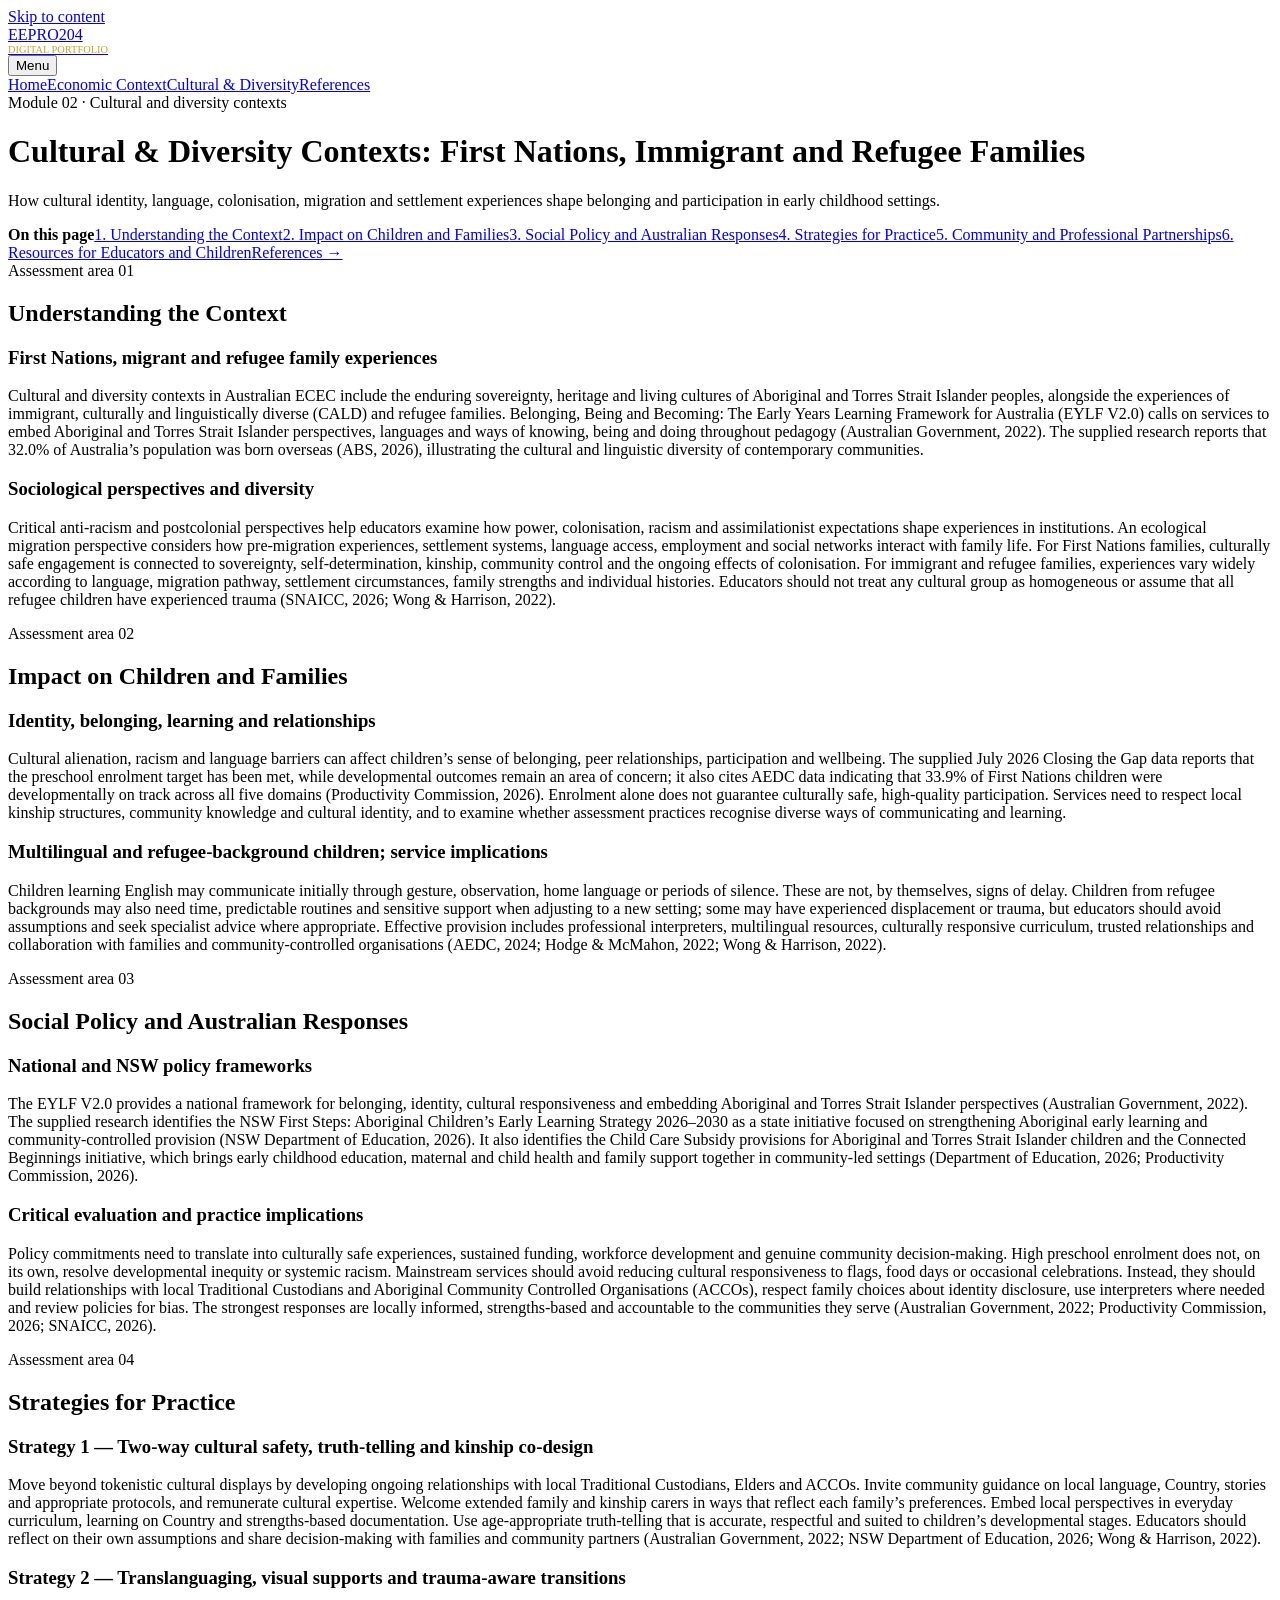
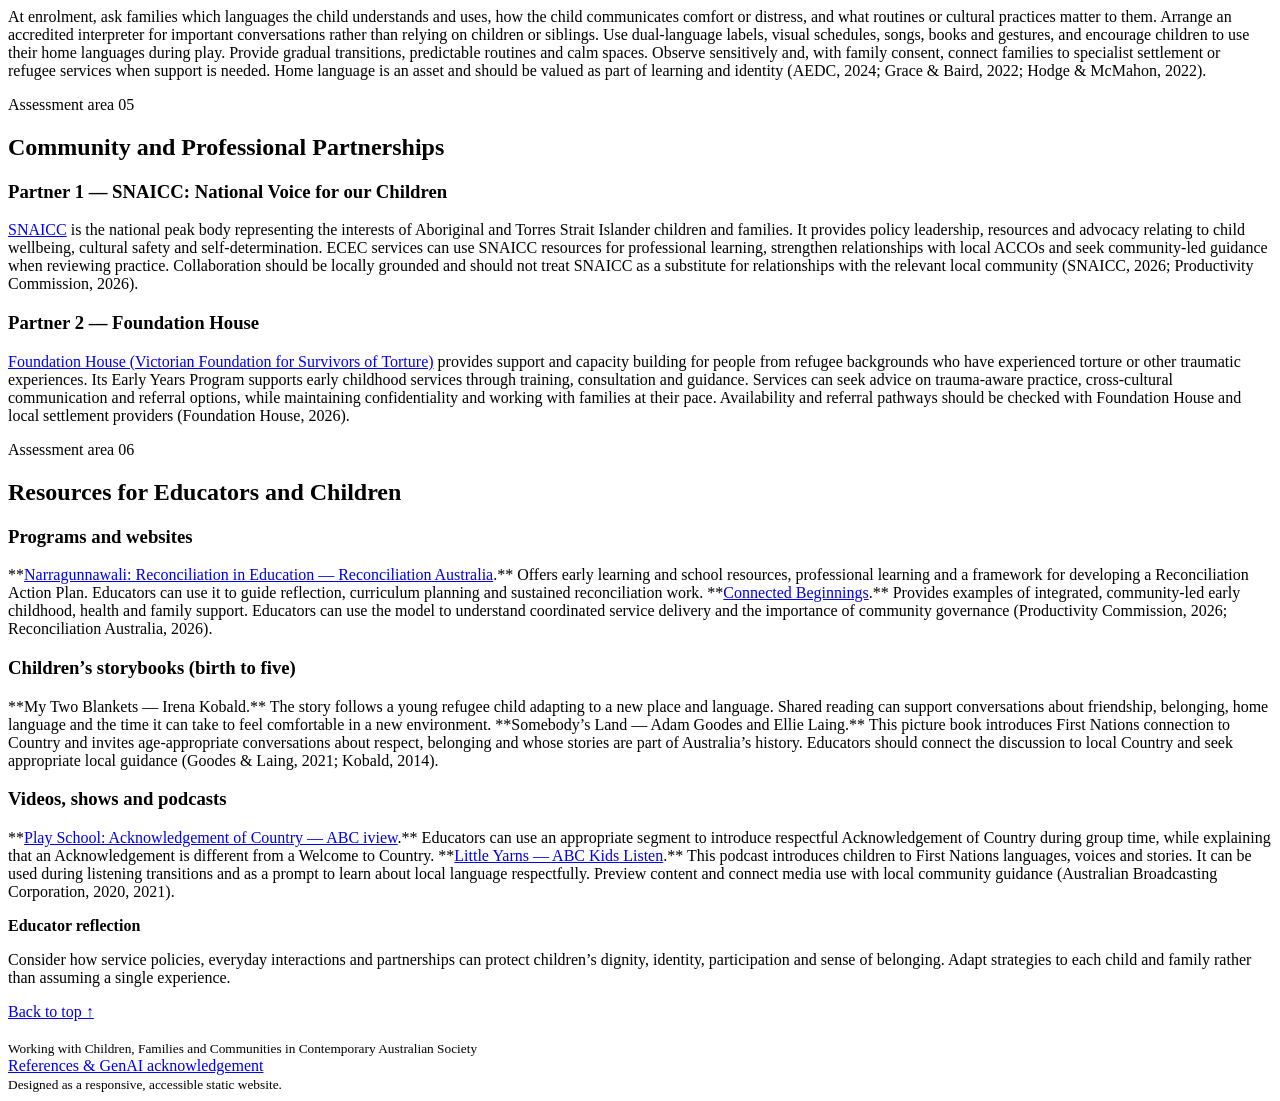
==== cultural-diversity.html @ ad3fa51b "Add files via upload" ====
<!doctype html><html lang="en-AU"><head><meta charset="utf-8"><meta name="viewport" content="width=device-width, initial-scale=1"><meta name="description" content="EPRO204 professional digital portfolio for early childhood educators."><title>Cultural & Diversity Contexts: First Nations, Immigrant and Refugee Families | EPRO204 Digital Portfolio</title><link rel="stylesheet" href="assets/style.css"><script defer src="assets/site.js"></script></head><body><a class="skip" href="#main">Skip to content</a><header><div class="navwrap"><a class="brand" href="index.html"><span class="brandmark">E</span><span>EPRO204 <small style="display:block;font-weight:500;color:#c9a227;font-size:.65rem">DIGITAL PORTFOLIO</small></span></a><button class="menu" aria-expanded="false" aria-label="Toggle navigation">Menu</button><nav aria-label="Main navigation"><a href="index.html" >Home</a><a href="economic-context.html" >Economic Context</a><a href="cultural-diversity.html" aria-current=page>Cultural & Diversity</a><a href="references.html" >References</a></nav></div></header><main id="main"><div class="pagehead"><span class="pill">Module 02 · Cultural and diversity contexts</span><h1>Cultural &amp; Diversity Contexts: First Nations, Immigrant and Refugee Families</h1><p>How cultural identity, language, colonisation, migration and settlement experiences shape belonging and participation in early childhood settings.</p></div><div class="content-grid"><aside class="toc" aria-label="On this page"><strong>On this page</strong><a href="#s1">1. Understanding the Context</a><a href="#s2">2. Impact on Children and Families</a><a href="#s3">3. Social Policy and Australian Responses</a><a href="#s4">4. Strategies for Practice</a><a href="#s5">5. Community and Professional Partnerships</a><a href="#s6">6. Resources for Educators and Children</a><a href="references.html">References →</a></aside><article><section id="s1"><div class="section-kicker">Assessment area 01</div><h2>Understanding the Context</h2><h3>First Nations, migrant and refugee family experiences</h3><p>Cultural and diversity contexts in Australian ECEC include the enduring sovereignty, heritage and living cultures of Aboriginal and Torres Strait Islander peoples, alongside the experiences of immigrant, culturally and linguistically diverse (CALD) and refugee families. Belonging, Being and Becoming: The Early Years Learning Framework for Australia (EYLF V2.0) calls on services to embed Aboriginal and Torres Strait Islander perspectives, languages and ways of knowing, being and doing throughout pedagogy (Australian Government, 2022). The supplied research reports that 32.0% of Australia’s population was born overseas (ABS, 2026), illustrating the cultural and linguistic diversity of contemporary communities.</p><h3>Sociological perspectives and diversity</h3><p>Critical anti-racism and postcolonial perspectives help educators examine how power, colonisation, racism and assimilationist expectations shape experiences in institutions. An ecological migration perspective considers how pre-migration experiences, settlement systems, language access, employment and social networks interact with family life. For First Nations families, culturally safe engagement is connected to sovereignty, self-determination, kinship, community control and the ongoing effects of colonisation. For immigrant and refugee families, experiences vary widely according to language, migration pathway, settlement circumstances, family strengths and individual histories. Educators should not treat any cultural group as homogeneous or assume that all refugee children have experienced trauma (SNAICC, 2026; Wong &amp; Harrison, 2022).</p></section><section id="s2"><div class="section-kicker">Assessment area 02</div><h2>Impact on Children and Families</h2><h3>Identity, belonging, learning and relationships</h3><p>Cultural alienation, racism and language barriers can affect children’s sense of belonging, peer relationships, participation and wellbeing. The supplied July 2026 Closing the Gap data reports that the preschool enrolment target has been met, while developmental outcomes remain an area of concern; it also cites AEDC data indicating that 33.9% of First Nations children were developmentally on track across all five domains (Productivity Commission, 2026). Enrolment alone does not guarantee culturally safe, high-quality participation. Services need to respect local kinship structures, community knowledge and cultural identity, and to examine whether assessment practices recognise diverse ways of communicating and learning.</p><h3>Multilingual and refugee-background children; service implications</h3><p>Children learning English may communicate initially through gesture, observation, home language or periods of silence. These are not, by themselves, signs of delay. Children from refugee backgrounds may also need time, predictable routines and sensitive support when adjusting to a new setting; some may have experienced displacement or trauma, but educators should avoid assumptions and seek specialist advice where appropriate. Effective provision includes professional interpreters, multilingual resources, culturally responsive curriculum, trusted relationships and collaboration with families and community-controlled organisations (AEDC, 2024; Hodge &amp; McMahon, 2022; Wong &amp; Harrison, 2022).</p></section><section id="s3"><div class="section-kicker">Assessment area 03</div><h2>Social Policy and Australian Responses</h2><h3>National and NSW policy frameworks</h3><p>The EYLF V2.0 provides a national framework for belonging, identity, cultural responsiveness and embedding Aboriginal and Torres Strait Islander perspectives (Australian Government, 2022). The supplied research identifies the NSW First Steps: Aboriginal Children’s Early Learning Strategy 2026–2030 as a state initiative focused on strengthening Aboriginal early learning and community-controlled provision (NSW Department of Education, 2026). It also identifies the Child Care Subsidy provisions for Aboriginal and Torres Strait Islander children and the Connected Beginnings initiative, which brings early childhood education, maternal and child health and family support together in community-led settings (Department of Education, 2026; Productivity Commission, 2026).</p><h3>Critical evaluation and practice implications</h3><p>Policy commitments need to translate into culturally safe experiences, sustained funding, workforce development and genuine community decision-making. High preschool enrolment does not, on its own, resolve developmental inequity or systemic racism. Mainstream services should avoid reducing cultural responsiveness to flags, food days or occasional celebrations. Instead, they should build relationships with local Traditional Custodians and Aboriginal Community Controlled Organisations (ACCOs), respect family choices about identity disclosure, use interpreters where needed and review policies for bias. The strongest responses are locally informed, strengths-based and accountable to the communities they serve (Australian Government, 2022; Productivity Commission, 2026; SNAICC, 2026).</p></section><section id="s4"><div class="section-kicker">Assessment area 04</div><h2>Strategies for Practice</h2><h3>Strategy 1 — Two-way cultural safety, truth-telling and kinship co-design</h3><p>Move beyond tokenistic cultural displays by developing ongoing relationships with local Traditional Custodians, Elders and ACCOs. Invite community guidance on local language, Country, stories and appropriate protocols, and remunerate cultural expertise. Welcome extended family and kinship carers in ways that reflect each family’s preferences. Embed local perspectives in everyday curriculum, learning on Country and strengths-based documentation. Use age-appropriate truth-telling that is accurate, respectful and suited to children’s developmental stages. Educators should reflect on their own assumptions and share decision-making with families and community partners (Australian Government, 2022; NSW Department of Education, 2026; Wong &amp; Harrison, 2022).</p><h3>Strategy 2 — Translanguaging, visual supports and trauma-aware transitions</h3><p>At enrolment, ask families which languages the child understands and uses, how the child communicates comfort or distress, and what routines or cultural practices matter to them. Arrange an accredited interpreter for important conversations rather than relying on children or siblings. Use dual-language labels, visual schedules, songs, books and gestures, and encourage children to use their home languages during play. Provide gradual transitions, predictable routines and calm spaces. Observe sensitively and, with family consent, connect families to specialist settlement or refugee services when support is needed. Home language is an asset and should be valued as part of learning and identity (AEDC, 2024; Grace &amp; Baird, 2022; Hodge &amp; McMahon, 2022).</p></section><section id="s5"><div class="section-kicker">Assessment area 05</div><h2>Community and Professional Partnerships</h2><h3>Partner 1 — SNAICC: National Voice for our Children</h3><p><a href="https://www.snaicc.org.au/" target="_blank" rel="noopener">SNAICC</a> is the national peak body representing the interests of Aboriginal and Torres Strait Islander children and families. It provides policy leadership, resources and advocacy relating to child wellbeing, cultural safety and self-determination. ECEC services can use SNAICC resources for professional learning, strengthen relationships with local ACCOs and seek community-led guidance when reviewing practice. Collaboration should be locally grounded and should not treat SNAICC as a substitute for relationships with the relevant local community (SNAICC, 2026; Productivity Commission, 2026).</p><h3>Partner 2 — Foundation House</h3><p><a href="https://foundationhouse.org.au/" target="_blank" rel="noopener">Foundation House (Victorian Foundation for Survivors of Torture)</a> provides support and capacity building for people from refugee backgrounds who have experienced torture or other traumatic experiences. Its Early Years Program supports early childhood services through training, consultation and guidance. Services can seek advice on trauma-aware practice, cross-cultural communication and referral options, while maintaining confidentiality and working with families at their pace. Availability and referral pathways should be checked with Foundation House and local settlement providers (Foundation House, 2026).</p></section><section id="s6"><div class="section-kicker">Assessment area 06</div><h2>Resources for Educators and Children</h2><h3>Programs and websites</h3><p>**<a href="https://www.narragunnawali.org.au/" target="_blank" rel="noopener">Narragunnawali: Reconciliation in Education — Reconciliation Australia</a>.** Offers early learning and school resources, professional learning and a framework for developing a Reconciliation Action Plan. Educators can use it to guide reflection, curriculum planning and sustained reconciliation work. **<a href="https://www.health.gov.au/our-work/connected-beginnings" target="_blank" rel="noopener">Connected Beginnings</a>.** Provides examples of integrated, community-led early childhood, health and family support. Educators can use the model to understand coordinated service delivery and the importance of community governance (Productivity Commission, 2026; Reconciliation Australia, 2026).</p><h3>Children’s storybooks (birth to five)</h3><p>**My Two Blankets — Irena Kobald.** The story follows a young refugee child adapting to a new place and language. Shared reading can support conversations about friendship, belonging, home language and the time it can take to feel comfortable in a new environment. **Somebody’s Land — Adam Goodes and Ellie Laing.** This picture book introduces First Nations connection to Country and invites age-appropriate conversations about respect, belonging and whose stories are part of Australia’s history. Educators should connect the discussion to local Country and seek appropriate local guidance (Goodes &amp; Laing, 2021; Kobald, 2014).</p><h3>Videos, shows and podcasts</h3><p>**<a href="https://iview.abc.net.au/" target="_blank" rel="noopener">Play School: Acknowledgement of Country — ABC iview</a>.** Educators can use an appropriate segment to introduce respectful Acknowledgement of Country during group time, while explaining that an Acknowledgement is different from a Welcome to Country. **<a href="https://www.abc.net.au/kidslisten" target="_blank" rel="noopener">Little Yarns — ABC Kids Listen</a>.** This podcast introduces children to First Nations languages, voices and stories. It can be used during listening transitions and as a prompt to learn about local language respectfully. Preview content and connect media use with local community guidance (Australian Broadcasting Corporation, 2020, 2021).</p></section><div class="callout"><strong>Educator reflection</strong><p>Consider how service policies, everyday interactions and partnerships can protect children’s dignity, identity, participation and sense of belonging. Adapt strategies to each child and family rather than assuming a single experience.</p></div><a class="backtop" href="#main">Back to top ↑</a></article></div></main><footer><div class="footer-inner"><div><strong style="color:#fff">EPRO204 · Digital Portfolio</strong><br><small>Working with Children, Families and Communities in Contemporary Australian Society</small></div><div><a href="references.html">References &amp; GenAI acknowledgement</a><br><small>Designed as a responsive, accessible static website.</small></div></div></footer></body></html>
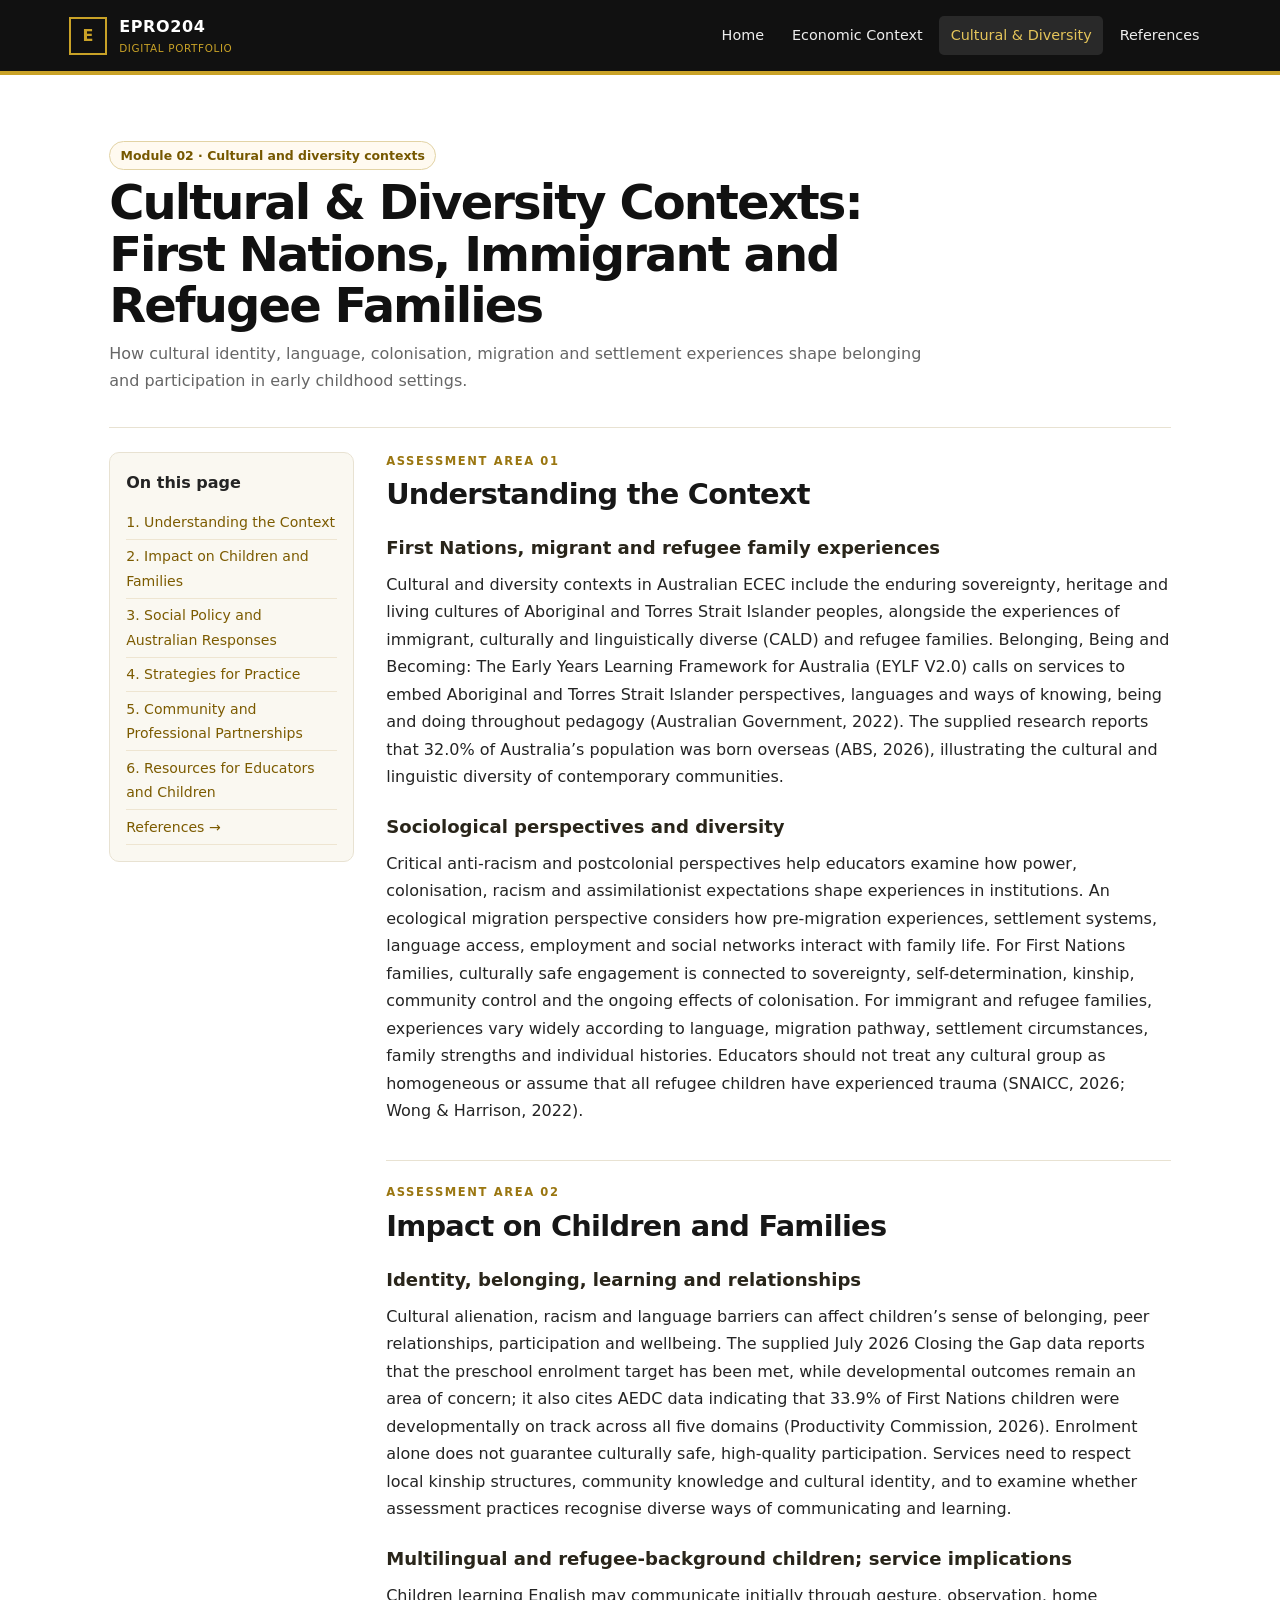
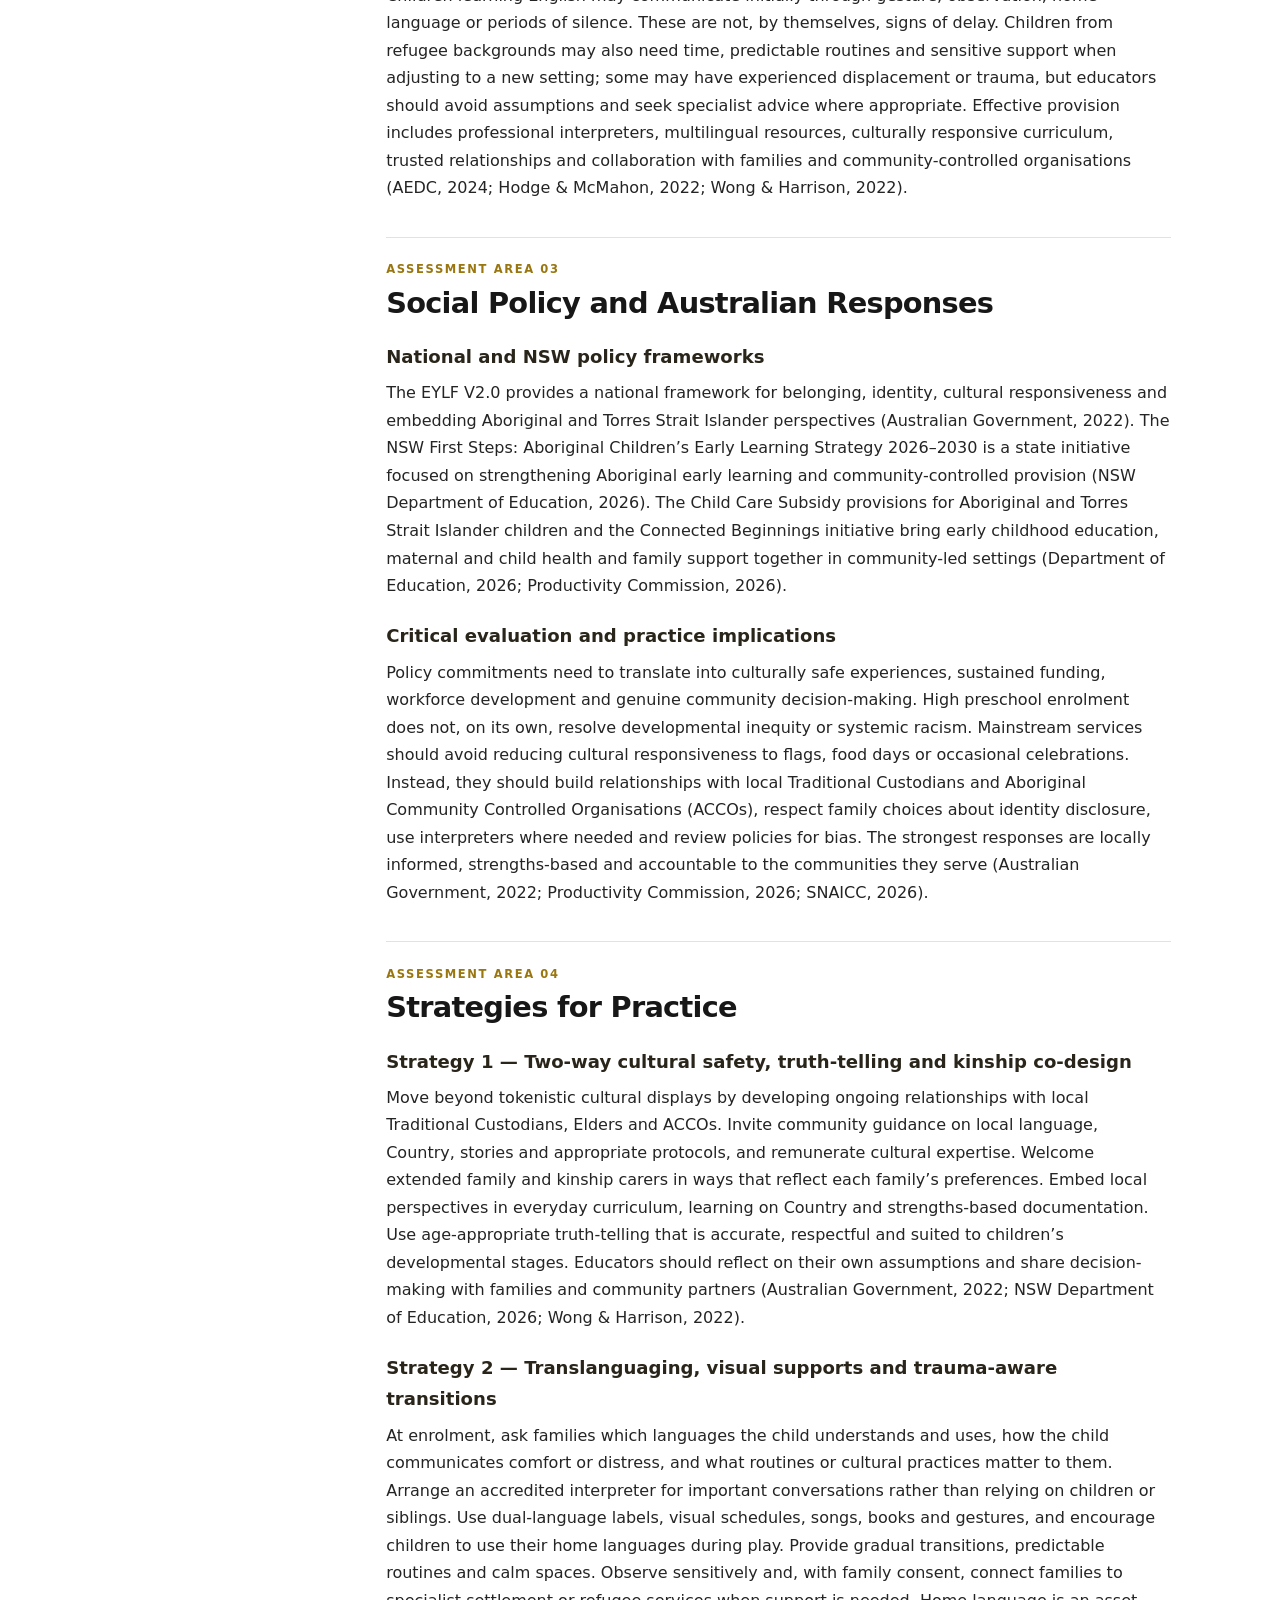
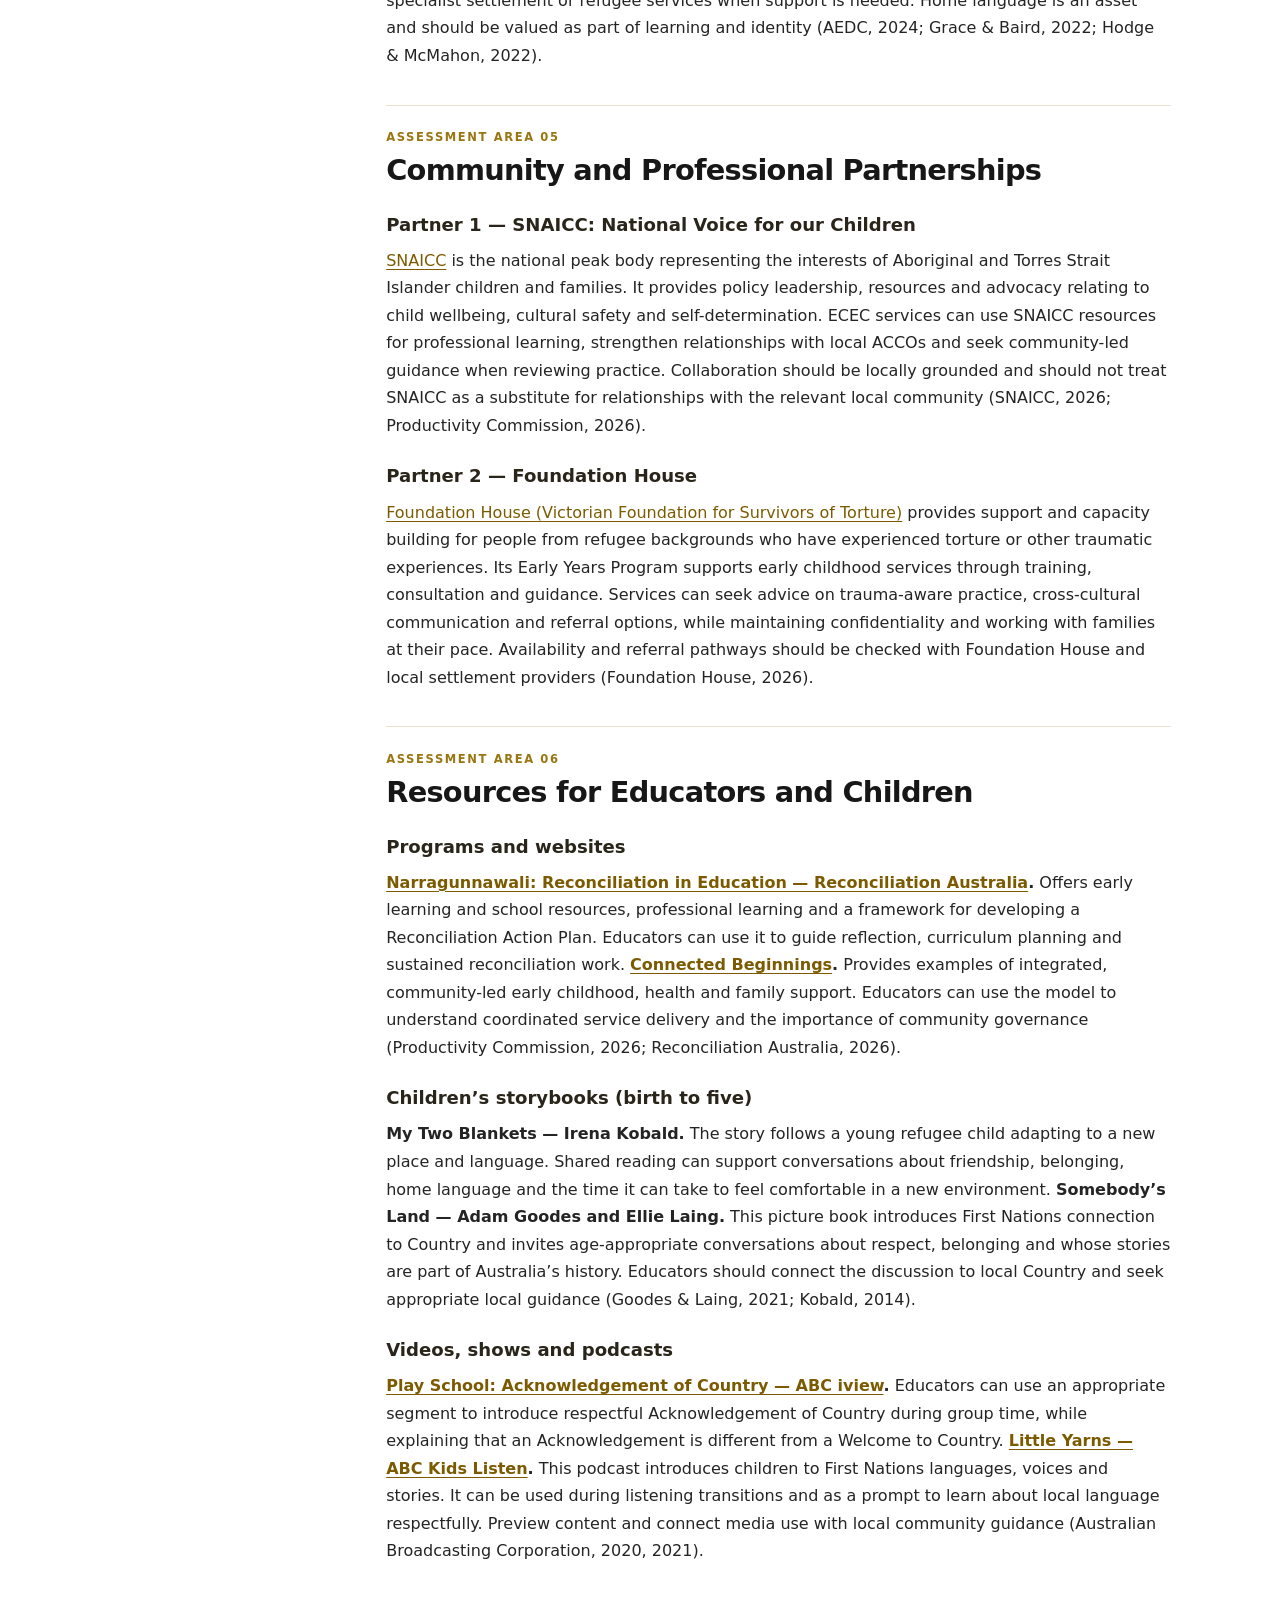
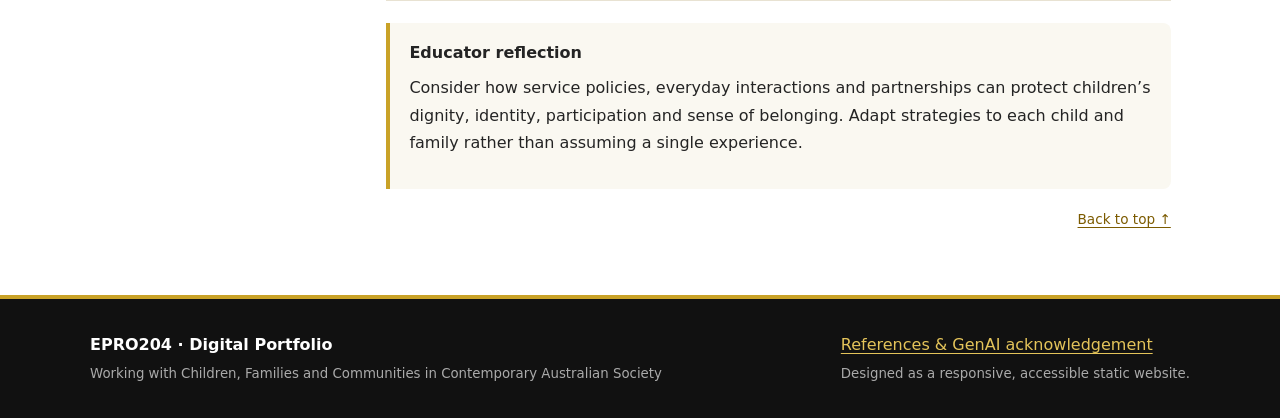
==== commit 162f2689: "Update cultural-diversity.html" ====
--- a/cultural-diversity.html
+++ b/cultural-diversity.html
@@ -1 +1,148 @@
-<!doctype html><html lang="en-AU"><head><meta charset="utf-8"><meta name="viewport" content="width=device-width, initial-scale=1"><meta name="description" content="EPRO204 professional digital portfolio for early childhood educators."><title>Cultural & Diversity Contexts: First Nations, Immigrant and Refugee Families | EPRO204 Digital Portfolio</title><link rel="stylesheet" href="assets/style.css"><script defer src="assets/site.js"></script></head><body><a class="skip" href="#main">Skip to content</a><header><div class="navwrap"><a class="brand" href="index.html"><span class="brandmark">E</span><span>EPRO204 <small style="display:block;font-weight:500;color:#c9a227;font-size:.65rem">DIGITAL PORTFOLIO</small></span></a><button class="menu" aria-expanded="false" aria-label="Toggle navigation">Menu</button><nav aria-label="Main navigation"><a href="index.html" >Home</a><a href="economic-context.html" >Economic Context</a><a href="cultural-diversity.html" aria-current=page>Cultural & Diversity</a><a href="references.html" >References</a></nav></div></header><main id="main"><div class="pagehead"><span class="pill">Module 02 · Cultural and diversity contexts</span><h1>Cultural &amp; Diversity Contexts: First Nations, Immigrant and Refugee Families</h1><p>How cultural identity, language, colonisation, migration and settlement experiences shape belonging and participation in early childhood settings.</p></div><div class="content-grid"><aside class="toc" aria-label="On this page"><strong>On this page</strong><a href="#s1">1. Understanding the Context</a><a href="#s2">2. Impact on Children and Families</a><a href="#s3">3. Social Policy and Australian Responses</a><a href="#s4">4. Strategies for Practice</a><a href="#s5">5. Community and Professional Partnerships</a><a href="#s6">6. Resources for Educators and Children</a><a href="references.html">References →</a></aside><article><section id="s1"><div class="section-kicker">Assessment area 01</div><h2>Understanding the Context</h2><h3>First Nations, migrant and refugee family experiences</h3><p>Cultural and diversity contexts in Australian ECEC include the enduring sovereignty, heritage and living cultures of Aboriginal and Torres Strait Islander peoples, alongside the experiences of immigrant, culturally and linguistically diverse (CALD) and refugee families. Belonging, Being and Becoming: The Early Years Learning Framework for Australia (EYLF V2.0) calls on services to embed Aboriginal and Torres Strait Islander perspectives, languages and ways of knowing, being and doing throughout pedagogy (Australian Government, 2022). The supplied research reports that 32.0% of Australia’s population was born overseas (ABS, 2026), illustrating the cultural and linguistic diversity of contemporary communities.</p><h3>Sociological perspectives and diversity</h3><p>Critical anti-racism and postcolonial perspectives help educators examine how power, colonisation, racism and assimilationist expectations shape experiences in institutions. An ecological migration perspective considers how pre-migration experiences, settlement systems, language access, employment and social networks interact with family life. For First Nations families, culturally safe engagement is connected to sovereignty, self-determination, kinship, community control and the ongoing effects of colonisation. For immigrant and refugee families, experiences vary widely according to language, migration pathway, settlement circumstances, family strengths and individual histories. Educators should not treat any cultural group as homogeneous or assume that all refugee children have experienced trauma (SNAICC, 2026; Wong &amp; Harrison, 2022).</p></section><section id="s2"><div class="section-kicker">Assessment area 02</div><h2>Impact on Children and Families</h2><h3>Identity, belonging, learning and relationships</h3><p>Cultural alienation, racism and language barriers can affect children’s sense of belonging, peer relationships, participation and wellbeing. The supplied July 2026 Closing the Gap data reports that the preschool enrolment target has been met, while developmental outcomes remain an area of concern; it also cites AEDC data indicating that 33.9% of First Nations children were developmentally on track across all five domains (Productivity Commission, 2026). Enrolment alone does not guarantee culturally safe, high-quality participation. Services need to respect local kinship structures, community knowledge and cultural identity, and to examine whether assessment practices recognise diverse ways of communicating and learning.</p><h3>Multilingual and refugee-background children; service implications</h3><p>Children learning English may communicate initially through gesture, observation, home language or periods of silence. These are not, by themselves, signs of delay. Children from refugee backgrounds may also need time, predictable routines and sensitive support when adjusting to a new setting; some may have experienced displacement or trauma, but educators should avoid assumptions and seek specialist advice where appropriate. Effective provision includes professional interpreters, multilingual resources, culturally responsive curriculum, trusted relationships and collaboration with families and community-controlled organisations (AEDC, 2024; Hodge &amp; McMahon, 2022; Wong &amp; Harrison, 2022).</p></section><section id="s3"><div class="section-kicker">Assessment area 03</div><h2>Social Policy and Australian Responses</h2><h3>National and NSW policy frameworks</h3><p>The EYLF V2.0 provides a national framework for belonging, identity, cultural responsiveness and embedding Aboriginal and Torres Strait Islander perspectives (Australian Government, 2022). The supplied research identifies the NSW First Steps: Aboriginal Children’s Early Learning Strategy 2026–2030 as a state initiative focused on strengthening Aboriginal early learning and community-controlled provision (NSW Department of Education, 2026). It also identifies the Child Care Subsidy provisions for Aboriginal and Torres Strait Islander children and the Connected Beginnings initiative, which brings early childhood education, maternal and child health and family support together in community-led settings (Department of Education, 2026; Productivity Commission, 2026).</p><h3>Critical evaluation and practice implications</h3><p>Policy commitments need to translate into culturally safe experiences, sustained funding, workforce development and genuine community decision-making. High preschool enrolment does not, on its own, resolve developmental inequity or systemic racism. Mainstream services should avoid reducing cultural responsiveness to flags, food days or occasional celebrations. Instead, they should build relationships with local Traditional Custodians and Aboriginal Community Controlled Organisations (ACCOs), respect family choices about identity disclosure, use interpreters where needed and review policies for bias. The strongest responses are locally informed, strengths-based and accountable to the communities they serve (Australian Government, 2022; Productivity Commission, 2026; SNAICC, 2026).</p></section><section id="s4"><div class="section-kicker">Assessment area 04</div><h2>Strategies for Practice</h2><h3>Strategy 1 — Two-way cultural safety, truth-telling and kinship co-design</h3><p>Move beyond tokenistic cultural displays by developing ongoing relationships with local Traditional Custodians, Elders and ACCOs. Invite community guidance on local language, Country, stories and appropriate protocols, and remunerate cultural expertise. Welcome extended family and kinship carers in ways that reflect each family’s preferences. Embed local perspectives in everyday curriculum, learning on Country and strengths-based documentation. Use age-appropriate truth-telling that is accurate, respectful and suited to children’s developmental stages. Educators should reflect on their own assumptions and share decision-making with families and community partners (Australian Government, 2022; NSW Department of Education, 2026; Wong &amp; Harrison, 2022).</p><h3>Strategy 2 — Translanguaging, visual supports and trauma-aware transitions</h3><p>At enrolment, ask families which languages the child understands and uses, how the child communicates comfort or distress, and what routines or cultural practices matter to them. Arrange an accredited interpreter for important conversations rather than relying on children or siblings. Use dual-language labels, visual schedules, songs, books and gestures, and encourage children to use their home languages during play. Provide gradual transitions, predictable routines and calm spaces. Observe sensitively and, with family consent, connect families to specialist settlement or refugee services when support is needed. Home language is an asset and should be valued as part of learning and identity (AEDC, 2024; Grace &amp; Baird, 2022; Hodge &amp; McMahon, 2022).</p></section><section id="s5"><div class="section-kicker">Assessment area 05</div><h2>Community and Professional Partnerships</h2><h3>Partner 1 — SNAICC: National Voice for our Children</h3><p><a href="https://www.snaicc.org.au/" target="_blank" rel="noopener">SNAICC</a> is the national peak body representing the interests of Aboriginal and Torres Strait Islander children and families. It provides policy leadership, resources and advocacy relating to child wellbeing, cultural safety and self-determination. ECEC services can use SNAICC resources for professional learning, strengthen relationships with local ACCOs and seek community-led guidance when reviewing practice. Collaboration should be locally grounded and should not treat SNAICC as a substitute for relationships with the relevant local community (SNAICC, 2026; Productivity Commission, 2026).</p><h3>Partner 2 — Foundation House</h3><p><a href="https://foundationhouse.org.au/" target="_blank" rel="noopener">Foundation House (Victorian Foundation for Survivors of Torture)</a> provides support and capacity building for people from refugee backgrounds who have experienced torture or other traumatic experiences. Its Early Years Program supports early childhood services through training, consultation and guidance. Services can seek advice on trauma-aware practice, cross-cultural communication and referral options, while maintaining confidentiality and working with families at their pace. Availability and referral pathways should be checked with Foundation House and local settlement providers (Foundation House, 2026).</p></section><section id="s6"><div class="section-kicker">Assessment area 06</div><h2>Resources for Educators and Children</h2><h3>Programs and websites</h3><p>**<a href="https://www.narragunnawali.org.au/" target="_blank" rel="noopener">Narragunnawali: Reconciliation in Education — Reconciliation Australia</a>.** Offers early learning and school resources, professional learning and a framework for developing a Reconciliation Action Plan. Educators can use it to guide reflection, curriculum planning and sustained reconciliation work. **<a href="https://www.health.gov.au/our-work/connected-beginnings" target="_blank" rel="noopener">Connected Beginnings</a>.** Provides examples of integrated, community-led early childhood, health and family support. Educators can use the model to understand coordinated service delivery and the importance of community governance (Productivity Commission, 2026; Reconciliation Australia, 2026).</p><h3>Children’s storybooks (birth to five)</h3><p>**My Two Blankets — Irena Kobald.** The story follows a young refugee child adapting to a new place and language. Shared reading can support conversations about friendship, belonging, home language and the time it can take to feel comfortable in a new environment. **Somebody’s Land — Adam Goodes and Ellie Laing.** This picture book introduces First Nations connection to Country and invites age-appropriate conversations about respect, belonging and whose stories are part of Australia’s history. Educators should connect the discussion to local Country and seek appropriate local guidance (Goodes &amp; Laing, 2021; Kobald, 2014).</p><h3>Videos, shows and podcasts</h3><p>**<a href="https://iview.abc.net.au/" target="_blank" rel="noopener">Play School: Acknowledgement of Country — ABC iview</a>.** Educators can use an appropriate segment to introduce respectful Acknowledgement of Country during group time, while explaining that an Acknowledgement is different from a Welcome to Country. **<a href="https://www.abc.net.au/kidslisten" target="_blank" rel="noopener">Little Yarns — ABC Kids Listen</a>.** This podcast introduces children to First Nations languages, voices and stories. It can be used during listening transitions and as a prompt to learn about local language respectfully. Preview content and connect media use with local community guidance (Australian Broadcasting Corporation, 2020, 2021).</p></section><div class="callout"><strong>Educator reflection</strong><p>Consider how service policies, everyday interactions and partnerships can protect children’s dignity, identity, participation and sense of belonging. Adapt strategies to each child and family rather than assuming a single experience.</p></div><a class="backtop" href="#main">Back to top ↑</a></article></div></main><footer><div class="footer-inner"><div><strong style="color:#fff">EPRO204 · Digital Portfolio</strong><br><small>Working with Children, Families and Communities in Contemporary Australian Society</small></div><div><a href="references.html">References &amp; GenAI acknowledgement</a><br><small>Designed as a responsive, accessible static website.</small></div></div></footer></body></html>+
+<!doctype html>
+<html lang="en-AU">
+<head>
+  <meta charset="utf-8">
+  <meta name="viewport" content="width=device-width, initial-scale=1">
+  <meta name="description" content="EPRO204 professional digital portfolio for early childhood educators.">
+  <title>Cultural &amp; Diversity Contexts: First Nations, Immigrant and Refugee Families | EPRO204 Digital Portfolio</title>
+  <link rel="stylesheet" href="assets/style.css">
+  <script defer src="assets/site.js"></script>
+</head>
+<body>
+  <a class="skip" href="#main">Skip to content</a>
+
+  <header>
+    <div class="navwrap">
+      <a class="brand" href="index.html">
+        <span class="brandmark">E</span>
+        <span>
+          EPRO204
+          <small style="display:block;font-weight:500;color:#c9a227;font-size:.65rem">DIGITAL PORTFOLIO</small>
+        </span>
+      </a>
+
+      <button class="menu" aria-expanded="false" aria-label="Toggle navigation">Menu</button>
+
+      <nav aria-label="Main navigation">
+        <a href="index.html">Home</a>
+        <a href="economic-context.html">Economic Context</a>
+        <a href="cultural-diversity.html" aria-current="page">Cultural &amp; Diversity</a>
+        <a href="references.html">References</a>
+      </nav>
+    </div>
+  </header>
+
+  <main id="main">
+    <div class="pagehead">
+      <span class="pill">Module 02 · Cultural and diversity contexts</span>
+      <h1>Cultural &amp; Diversity Contexts: First Nations, Immigrant and Refugee Families</h1>
+      <p>How cultural identity, language, colonisation, migration and settlement experiences shape belonging and participation in early childhood settings.</p>
+    </div>
+
+    <div class="content-grid">
+      <aside class="toc" aria-label="On this page">
+        <strong>On this page</strong>
+        <a href="#s1">1. Understanding the Context</a>
+        <a href="#s2">2. Impact on Children and Families</a>
+        <a href="#s3">3. Social Policy and Australian Responses</a>
+        <a href="#s4">4. Strategies for Practice</a>
+        <a href="#s5">5. Community and Professional Partnerships</a>
+        <a href="#s6">6. Resources for Educators and Children</a>
+        <a href="references.html">References →</a>
+      </aside>
+
+      <article>
+        <section id="s1">
+          <div class="section-kicker">Assessment area 01</div>
+          <h2>Understanding the Context</h2>
+
+          <h3>First Nations, migrant and refugee family experiences</h3>
+          <p>Cultural and diversity contexts in Australian ECEC include the enduring sovereignty, heritage and living cultures of Aboriginal and Torres Strait Islander peoples, alongside the experiences of immigrant, culturally and linguistically diverse (CALD) and refugee families. Belonging, Being and Becoming: The Early Years Learning Framework for Australia (EYLF V2.0) calls on services to embed Aboriginal and Torres Strait Islander perspectives, languages and ways of knowing, being and doing throughout pedagogy (Australian Government, 2022). The supplied research reports that 32.0% of Australia’s population was born overseas (ABS, 2026), illustrating the cultural and linguistic diversity of contemporary communities.</p>
+
+          <h3>Sociological perspectives and diversity</h3>
+          <p>Critical anti-racism and postcolonial perspectives help educators examine how power, colonisation, racism and assimilationist expectations shape experiences in institutions. An ecological migration perspective considers how pre-migration experiences, settlement systems, language access, employment and social networks interact with family life. For First Nations families, culturally safe engagement is connected to sovereignty, self-determination, kinship, community control and the ongoing effects of colonisation. For immigrant and refugee families, experiences vary widely according to language, migration pathway, settlement circumstances, family strengths and individual histories. Educators should not treat any cultural group as homogeneous or assume that all refugee children have experienced trauma (SNAICC, 2026; Wong &amp; Harrison, 2022).</p>
+        </section>
+
+        <section id="s2">
+          <div class="section-kicker">Assessment area 02</div>
+          <h2>Impact on Children and Families</h2>
+
+          <h3>Identity, belonging, learning and relationships</h3>
+          <p>Cultural alienation, racism and language barriers can affect children’s sense of belonging, peer relationships, participation and wellbeing. The supplied July 2026 Closing the Gap data reports that the preschool enrolment target has been met, while developmental outcomes remain an area of concern; it also cites AEDC data indicating that 33.9% of First Nations children were developmentally on track across all five domains (Productivity Commission, 2026). Enrolment alone does not guarantee culturally safe, high-quality participation. Services need to respect local kinship structures, community knowledge and cultural identity, and to examine whether assessment practices recognise diverse ways of communicating and learning.</p>
+
+          <h3>Multilingual and refugee-background children; service implications</h3>
+          <p>Children learning English may communicate initially through gesture, observation, home language or periods of silence. These are not, by themselves, signs of delay. Children from refugee backgrounds may also need time, predictable routines and sensitive support when adjusting to a new setting; some may have experienced displacement or trauma, but educators should avoid assumptions and seek specialist advice where appropriate. Effective provision includes professional interpreters, multilingual resources, culturally responsive curriculum, trusted relationships and collaboration with families and community-controlled organisations (AEDC, 2024; Hodge &amp; McMahon, 2022; Wong &amp; Harrison, 2022).</p>
+        </section>
+
+        <section id="s3">
+          <div class="section-kicker">Assessment area 03</div>
+          <h2>Social Policy and Australian Responses</h2>
+
+          <h3>National and NSW policy frameworks</h3>
+          <p>The EYLF V2.0 provides a national framework for belonging, identity, cultural responsiveness and embedding Aboriginal and Torres Strait Islander perspectives (Australian Government, 2022). The NSW First Steps: Aboriginal Children’s Early Learning Strategy 2026–2030 is a state initiative focused on strengthening Aboriginal early learning and community-controlled provision (NSW Department of Education, 2026). The Child Care Subsidy provisions for Aboriginal and Torres Strait Islander children and the Connected Beginnings initiative bring early childhood education, maternal and child health and family support together in community-led settings (Department of Education, 2026; Productivity Commission, 2026).</p>
+
+          <h3>Critical evaluation and practice implications</h3>
+          <p>Policy commitments need to translate into culturally safe experiences, sustained funding, workforce development and genuine community decision-making. High preschool enrolment does not, on its own, resolve developmental inequity or systemic racism. Mainstream services should avoid reducing cultural responsiveness to flags, food days or occasional celebrations. Instead, they should build relationships with local Traditional Custodians and Aboriginal Community Controlled Organisations (ACCOs), respect family choices about identity disclosure, use interpreters where needed and review policies for bias. The strongest responses are locally informed, strengths-based and accountable to the communities they serve (Australian Government, 2022; Productivity Commission, 2026; SNAICC, 2026).</p>
+        </section>
+
+        <section id="s4">
+          <div class="section-kicker">Assessment area 04</div>
+          <h2>Strategies for Practice</h2>
+
+          <h3>Strategy 1 — Two-way cultural safety, truth-telling and kinship co-design</h3>
+          <p>Move beyond tokenistic cultural displays by developing ongoing relationships with local Traditional Custodians, Elders and ACCOs. Invite community guidance on local language, Country, stories and appropriate protocols, and remunerate cultural expertise. Welcome extended family and kinship carers in ways that reflect each family’s preferences. Embed local perspectives in everyday curriculum, learning on Country and strengths-based documentation. Use age-appropriate truth-telling that is accurate, respectful and suited to children’s developmental stages. Educators should reflect on their own assumptions and share decision-making with families and community partners (Australian Government, 2022; NSW Department of Education, 2026; Wong &amp; Harrison, 2022).</p>
+
+          <h3>Strategy 2 — Translanguaging, visual supports and trauma-aware transitions</h3>
+          <p>At enrolment, ask families which languages the child understands and uses, how the child communicates comfort or distress, and what routines or cultural practices matter to them. Arrange an accredited interpreter for important conversations rather than relying on children or siblings. Use dual-language labels, visual schedules, songs, books and gestures, and encourage children to use their home languages during play. Provide gradual transitions, predictable routines and calm spaces. Observe sensitively and, with family consent, connect families to specialist settlement or refugee services when support is needed. Home language is an asset and should be valued as part of learning and identity (AEDC, 2024; Grace &amp; Baird, 2022; Hodge &amp; McMahon, 2022).</p>
+        </section>
+
+        <section id="s5">
+          <div class="section-kicker">Assessment area 05</div>
+          <h2>Community and Professional Partnerships</h2>
+
+          <h3>Partner 1 — SNAICC: National Voice for our Children</h3>
+          <p><a href="https://www.snaicc.org.au/" target="_blank" rel="noopener">SNAICC</a> is the national peak body representing the interests of Aboriginal and Torres Strait Islander children and families. It provides policy leadership, resources and advocacy relating to child wellbeing, cultural safety and self-determination. ECEC services can use SNAICC resources for professional learning, strengthen relationships with local ACCOs and seek community-led guidance when reviewing practice. Collaboration should be locally grounded and should not treat SNAICC as a substitute for relationships with the relevant local community (SNAICC, 2026; Productivity Commission, 2026).</p>
+
+          <h3>Partner 2 — Foundation House</h3>
+          <p><a href="https://foundationhouse.org.au/" target="_blank" rel="noopener">Foundation House (Victorian Foundation for Survivors of Torture)</a> provides support and capacity building for people from refugee backgrounds who have experienced torture or other traumatic experiences. Its Early Years Program supports early childhood services through training, consultation and guidance. Services can seek advice on trauma-aware practice, cross-cultural communication and referral options, while maintaining confidentiality and working with families at their pace. Availability and referral pathways should be checked with Foundation House and local settlement providers (Foundation House, 2026).</p>
+        </section>
+
+        <section id="s6">
+          <div class="section-kicker">Assessment area 06</div>
+          <h2>Resources for Educators and Children</h2>
+
+          <h3>Programs and websites</h3>
+          <p><strong><a href="https://www.narragunnawali.org.au/" target="_blank" rel="noopener">Narragunnawali: Reconciliation in Education — Reconciliation Australia</a>.</strong> Offers early learning and school resources, professional learning and a framework for developing a Reconciliation Action Plan. Educators can use it to guide reflection, curriculum planning and sustained reconciliation work. <strong><a href="https://www.health.gov.au/our-work/connected-beginnings" target="_blank" rel="noopener">Connected Beginnings</a>.</strong> Provides examples of integrated, community-led early childhood, health and family support. Educators can use the model to understand coordinated service delivery and the importance of community governance (Productivity Commission, 2026; Reconciliation Australia, 2026).</p>
+
+          <h3>Children’s storybooks (birth to five)</h3>
+          <p><strong>My Two Blankets — Irena Kobald.</strong> The story follows a young refugee child adapting to a new place and language. Shared reading can support conversations about friendship, belonging, home language and the time it can take to feel comfortable in a new environment. <strong>Somebody’s Land — Adam Goodes and Ellie Laing.</strong> This picture book introduces First Nations connection to Country and invites age-appropriate conversations about respect, belonging and whose stories are part of Australia’s history. Educators should connect the discussion to local Country and seek appropriate local guidance (Goodes &amp; Laing, 2021; Kobald, 2014).</p>
+
+          <h3>Videos, shows and podcasts</h3>
+          <p><strong><a href="https://iview.abc.net.au/" target="_blank" rel="noopener">Play School: Acknowledgement of Country — ABC iview</a>.</strong> Educators can use an appropriate segment to introduce respectful Acknowledgement of Country during group time, while explaining that an Acknowledgement is different from a Welcome to Country. <strong><a href="https://www.abc.net.au/kidslisten" target="_blank" rel="noopener">Little Yarns — ABC Kids Listen</a>.</strong> This podcast introduces children to First Nations languages, voices and stories. It can be used during listening transitions and as a prompt to learn about local language respectfully. Preview content and connect media use with local community guidance (Australian Broadcasting Corporation, 2020, 2021).</p>
+        </section>
+
+        <div class="callout">
+          <strong>Educator reflection</strong>
+          <p>Consider how service policies, everyday interactions and partnerships can protect children’s dignity, identity, participation and sense of belonging. Adapt strategies to each child and family rather than assuming a single experience.</p>
+        </div>
+
+        <a class="backtop" href="#main">Back to top ↑</a>
+      </article>
+    </div>
+  </main>
+
+  <footer>
+    <div class="footer-inner">
+      <div>
+        <strong style="color:#fff">EPRO204 · Digital Portfolio</strong><br>
+        <small>Working with Children, Families and Communities in Contemporary Australian Society</small>
+      </div>
+      <div>
+        <a href="references.html">References &amp; GenAI acknowledgement</a><br>
+        <small>Designed as a responsive, accessible static website.</small>
+      </div>
+    </div>
+  </footer>
+</body>
+</html>
--- a/assets/style.css
+++ b/assets/style.css
@@ -0,0 +1,49 @@
+
+:root{--gold:#c9a227;--gold2:#e4c45a;--black:#111;--ink:#242424;--muted:#666;--paper:#fff;--cream:#faf8f1;--line:#e8e2d2;--shadow:0 12px 32px rgba(0,0,0,.07)}
+*{box-sizing:border-box}html{scroll-behavior:smooth}body{margin:0;background:var(--paper);color:var(--ink);font-family:Inter,ui-sans-serif,system-ui,-apple-system,"Segoe UI",Arial,sans-serif;line-height:1.72}
+a{color:#7c5b00;text-decoration-thickness:1px;text-underline-offset:3px}a:hover{color:#4c3900}
+.skip{position:absolute;left:-9999px}.skip:focus{left:1rem;top:1rem;background:#fff;padding:.7rem;z-index:99}
+header{background:var(--black);color:#fff;border-bottom:4px solid var(--gold);position:sticky;top:0;z-index:20}
+.navwrap{max-width:1180px;margin:auto;padding:.8rem 1.2rem;display:flex;align-items:center;justify-content:space-between;gap:1rem}
+.brand{display:flex;align-items:center;gap:.75rem;color:#fff;text-decoration:none;font-weight:800;letter-spacing:.04em}
+.brandmark{width:38px;height:38px;border:2px solid var(--gold);display:grid;place-items:center;color:var(--gold);font-weight:900}
+nav{display:flex;gap:.35rem;flex-wrap:wrap;align-items:center}nav a{color:#eee;text-decoration:none;padding:.45rem .7rem;border-radius:5px;font-size:.9rem}nav a:hover,nav a[aria-current=page]{background:#292929;color:var(--gold2)}
+.menu{display:none;background:none;border:1px solid #777;color:#fff;padding:.45rem .7rem;border-radius:5px}
+main{max-width:1100px;margin:0 auto;padding:2rem 1.2rem 4rem}
+.hero{background:linear-gradient(120deg,#111 0%,#24221b 68%,#3a3015 100%);color:#fff;border-radius:16px;padding:clamp(2rem,6vw,4.5rem);position:relative;overflow:hidden}
+.hero:after{content:"";position:absolute;width:260px;height:260px;border:1px solid rgba(201,162,39,.35);border-radius:50%;right:-70px;top:-75px;box-shadow:0 0 0 24px rgba(201,162,39,.05),0 0 0 52px rgba(201,162,39,.04)}
+.eyebrow{color:var(--gold2);text-transform:uppercase;letter-spacing:.16em;font-size:.75rem;font-weight:800}
+h1{font-size:clamp(2.2rem,5vw,4rem);line-height:1.08;margin:.55rem 0 1rem;max-width:850px;letter-spacing:-.04em}
+.hero p{max-width:760px;color:#e5e2d8;font-size:1.08rem}
+.hero .actions{display:flex;gap:.8rem;flex-wrap:wrap;margin-top:1.6rem}
+.btn{display:inline-block;padding:.75rem 1.05rem;border-radius:6px;background:var(--gold);color:#111;text-decoration:none;font-weight:800;border:1px solid var(--gold)}
+.btn.secondary{background:transparent;color:#fff;border-color:#aaa}.btn:hover{filter:brightness(1.08);color:#111}.btn.secondary:hover{color:var(--gold2)}
+h2{font-size:1.8rem;line-height:1.2;margin:2.5rem 0 .8rem;color:#171717;letter-spacing:-.025em}
+h3{font-size:1.13rem;margin:1.3rem 0 .35rem;color:#29251a}
+p{margin:.45rem 0 1rem}.lead{font-size:1.08rem;color:#4d4a42}
+.grid{display:grid;grid-template-columns:repeat(3,1fr);gap:1rem;margin:1.5rem 0}
+.tile,.panel,.section-card{background:#fff;border:1px solid var(--line);border-radius:12px;padding:1.2rem;box-shadow:var(--shadow)}
+.tile{border-top:3px solid var(--gold)}.tile .num{font-size:.75rem;color:#8a6a0a;font-weight:800;letter-spacing:.12em;text-transform:uppercase}
+.tile h3{margin:.4rem 0}.tile p{color:var(--muted);font-size:.94rem}
+.pill{display:inline-block;border:1px solid #e2d3a5;background:#fffaf0;color:#765800;border-radius:99px;padding:.2rem .65rem;font-size:.78rem;font-weight:700}
+.pagehead{padding:2.1rem 0 1rem;border-bottom:1px solid var(--line);margin-bottom:1.5rem}
+.pagehead h1{font-size:clamp(2rem,4vw,3rem);color:#111;margin:.4rem 0}.pagehead p{max-width:820px;color:var(--muted)}
+.content-grid{display:grid;grid-template-columns:245px minmax(0,1fr);gap:2rem;align-items:start}
+.toc{position:sticky;top:92px;background:var(--cream);border:1px solid var(--line);border-radius:10px;padding:1rem}
+.toc strong{display:block;margin-bottom:.55rem}.toc a{display:block;text-decoration:none;padding:.3rem 0;font-size:.88rem;border-bottom:1px solid #eee5d1}
+article section{scroll-margin-top:95px;padding:0 0 1.2rem;border-bottom:1px solid var(--line);margin-bottom:1.4rem}
+article section:last-child{border:0}.section-kicker{color:#9a7610;font-size:.72rem;font-weight:900;letter-spacing:.14em;text-transform:uppercase}
+article h2{margin:.35rem 0 1rem}.subhead{font-weight:800;color:#28251d;margin-top:1.1rem}
+.callout{background:var(--cream);border-left:4px solid var(--gold);padding:1rem 1.2rem;margin:1.2rem 0;border-radius:0 8px 8px 0}
+.stats{display:grid;grid-template-columns:repeat(3,1fr);gap:.8rem;margin:1.2rem 0}
+.stat{background:#151515;color:#fff;padding:1rem;border-radius:10px}.stat b{display:block;color:var(--gold2);font-size:1.65rem;line-height:1.2}.stat span{font-size:.83rem;color:#ddd}
+.resource{padding:1rem 0;border-bottom:1px solid var(--line)}.resource:last-child{border:0}.resource h3{margin:.2rem 0}.resource p{margin:.35rem 0}
+footer{background:#111;color:#ddd;border-top:4px solid var(--gold);padding:2rem 1.2rem}
+.footer-inner{max-width:1100px;margin:auto;display:flex;justify-content:space-between;gap:1.5rem;flex-wrap:wrap}
+footer a{color:var(--gold2)}footer small{color:#aaa}
+.ref-list{padding-left:1.4rem}.ref-list li{padding-left:.35rem;margin:.55rem 0;overflow-wrap:anywhere}
+.notice{font-size:.9rem;color:#5b4b1d;background:#fff9e8;border:1px solid #eadba9;padding:1rem;border-radius:8px}
+.backtop{float:right;font-size:.85rem}
+@media(max-width:800px){.content-grid{grid-template-columns:1fr}.toc{position:static}.grid{grid-template-columns:1fr 1fr}.stats{grid-template-columns:1fr 1fr}}
+@media(max-width:620px){.navwrap{align-items:flex-start;flex-wrap:wrap}.menu{display:block;margin-left:auto}nav{display:none;width:100%;flex-direction:column;align-items:stretch}nav.open{display:flex}nav a{padding:.65rem}.grid,.stats{grid-template-columns:1fr}main{padding-top:1.2rem}}
+@media print{header,.toc,.actions,.backtop,footer{display:none!important}main{max-width:none;padding:0}.content-grid{display:block}.hero{background:#fff;color:#111;border:2px solid #111}.hero p{color:#333}}
